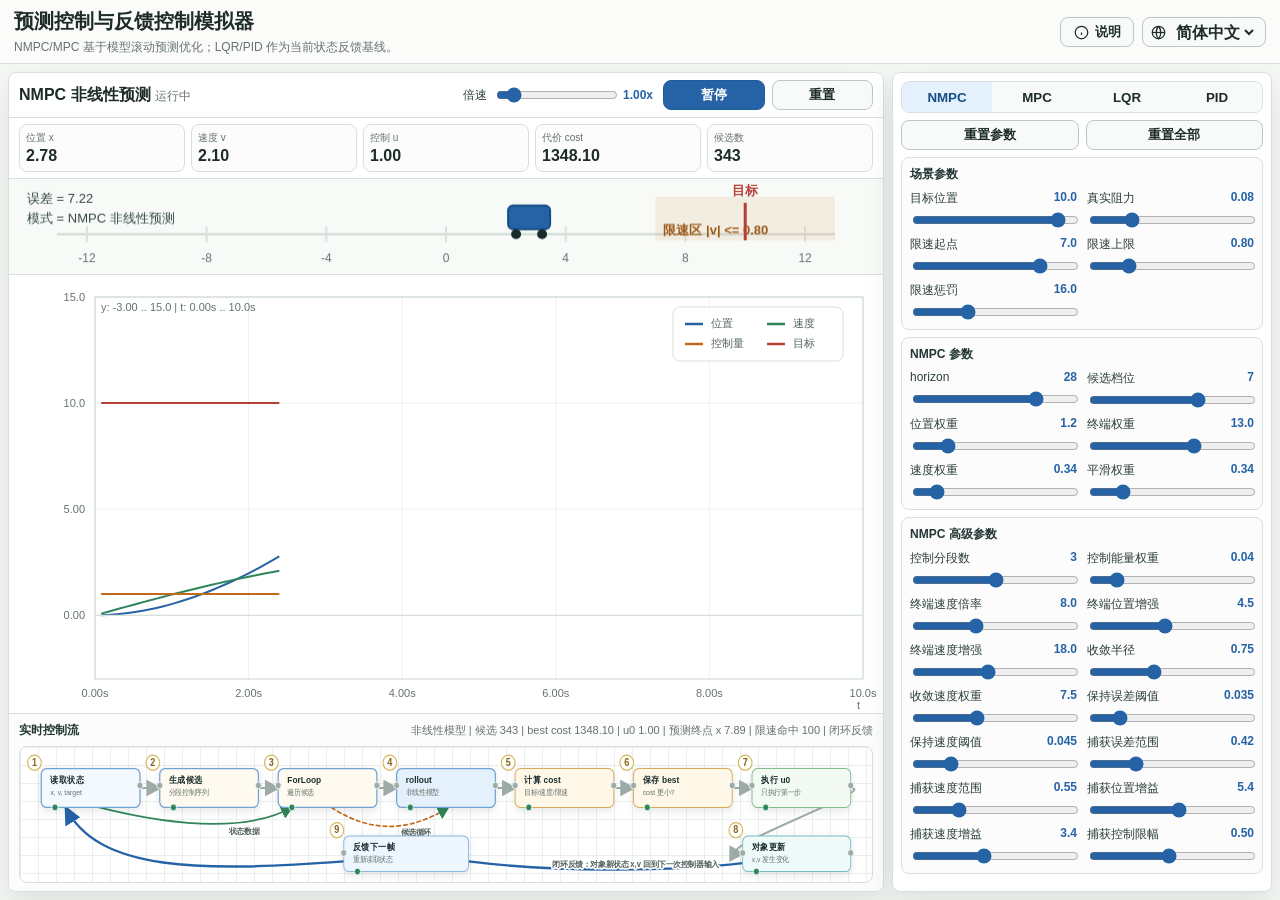
==== web/index.html @ b66d036f "chore(web): 整理网页结构和启动入口 - 拆分网页资源到 web 目录 - 增加跨平台启动脚本 - 更新 README" ====
<!doctype html>
<html lang="zh-CN">
<head>
  <meta charset="utf-8">
  <meta name="viewport" content="width=device-width, initial-scale=1">
  <title>预测控制与反馈控制模拟器</title>
  <link rel="stylesheet" href="style.css">
</head>
<body>
  <div class="app">
    <header>
      <div class="header-top">
        <div>
          <h1 data-i18n="appTitle">预测控制与反馈控制模拟器</h1>
          <div class="subtitle" data-i18n="appSubtitle">NMPC/MPC 基于模型滚动预测优化；LQR/PID 作为当前状态反馈基线。</div>
        </div>
        <div class="header-actions">
          <button id="infoBtn" class="tool-button" type="button" aria-haspopup="dialog">
            <svg viewBox="0 0 24 24" fill="none" stroke="currentColor" aria-hidden="true">
              <circle cx="12" cy="12" r="10"></circle>
              <path d="M12 16v-4"></path>
              <path d="M12 8h.01"></path>
            </svg>
            <span data-i18n="infoButton">说明</span>
          </button>
          <label class="language-control" aria-label="Language">
            <svg viewBox="0 0 24 24" fill="none" stroke="currentColor" aria-hidden="true">
              <circle cx="12" cy="12" r="10"></circle>
              <path d="M2 12h20"></path>
              <path d="M12 2a15.3 15.3 0 0 1 0 20"></path>
              <path d="M12 2a15.3 15.3 0 0 0 0 20"></path>
            </svg>
            <select id="languageSelect">
              <option value="zh-CN">简体中文</option>
              <option value="en">English</option>
              <option value="zh-TW">繁體中文</option>
              <option value="ja">日本語</option>
              <option value="ru">Русский</option>
            </select>
          </label>
        </div>
      </div>
    </header>

    <main>
      <section class="stage">
        <div class="toolbar">
          <div>
            <strong id="modeTitle">NMPC</strong>
            <span class="subtitle" id="statusText"> 运行中</span>
          </div>
          <div class="toolbar-actions">
            <label class="speed-control">
              <span data-i18n="speed">倍速</span>
              <input id="speed" type="range" min="0.25" max="8" step="0.25" value="1">
              <span class="value" id="speedLabel">1.0x</span>
            </label>
            <div class="buttons">
              <button id="pauseBtn" class="primary" data-i18n="pause">暂停</button>
              <button id="resetBtn" data-i18n="reset">重置</button>
            </div>
          </div>
        </div>

        <div class="metrics">
          <div class="metric"><label data-i18n="metricX">位置 x</label><strong id="xValue">0.00</strong></div>
          <div class="metric"><label data-i18n="metricV">速度 v</label><strong id="vValue">0.00</strong></div>
          <div class="metric"><label data-i18n="metricU">控制 u</label><strong id="uValue">0.00</strong></div>
          <div class="metric"><label data-i18n="metricCost">代价 cost</label><strong id="costValue">0.00</strong></div>
          <div class="metric"><label data-i18n="metricCandidates">候选数</label><strong id="candValue">0</strong></div>
        </div>

        <div class="canvas-wrap">
          <canvas id="world"></canvas>
          <canvas id="chart"></canvas>
          <div class="flow-panel">
            <div class="flow-head">
              <span data-i18n="flowTitle">实时控制流</span>
              <span id="flowDetail" class="flow-detail" data-i18n="waiting">等待数据</span>
            </div>
            <div id="flowNodes" class="flow-nodes"></div>
          </div>
        </div>
      </section>

      <aside class="controls">
        <div class="mode">
          <button id="nmpcMode" class="active">NMPC</button>
          <button id="mpcMode">MPC</button>
          <button id="lqrMode">LQR</button>
          <button id="pidMode">PID</button>
        </div>

        <div class="buttons">
          <button id="resetParamsBtn" data-i18n="resetParams">重置参数</button>
          <button id="resetAllBtn" data-i18n="resetAll">重置全部</button>
        </div>

        <div class="control-group">
          <div class="group-title" data-i18n="sceneParams">场景参数</div>
          <div class="compact-grid">
            <div class="control-row">
              <label><span data-i18n="targetPosition">目标位置</span> <span class="value" id="targetLabel">10.0</span></label>
              <input id="target" type="range" min="-12" max="12" step="0.1" value="10">
            </div>
            <div class="control-row">
              <label><span data-i18n="drag">真实阻力</span> <span class="value" id="dragLabel">0.08</span></label>
              <input id="drag" type="range" min="0" max="0.35" step="0.01" value="0.08">
            </div>
            <div class="control-row">
              <label><span data-i18n="slowStart">限速起点</span> <span class="value" id="slowStartLabel">7.0</span></label>
              <input id="slowStart" type="range" min="-12" max="12" step="0.1" value="7">
            </div>
            <div class="control-row">
              <label><span data-i18n="slowSpeed">限速上限</span> <span class="value" id="slowSpeedLabel">0.80</span></label>
              <input id="slowSpeed" type="range" min="0.2" max="3" step="0.05" value="0.8">
            </div>
            <div class="control-row">
              <label><span data-i18n="slowWeight">限速惩罚</span> <span class="value" id="slowWeightLabel">16.0</span></label>
              <input id="slowWeight" type="range" min="0" max="50" step="1" value="16">
            </div>
          </div>
        </div>

        <div id="predictiveControls" class="control-group">
          <div id="predictiveTitle" class="group-title">NMPC 参数</div>
          <div class="compact-grid">
            <div class="control-row">
              <label>horizon <span class="value" id="horizonLabel">28</span></label>
              <input id="horizon" type="range" min="5" max="35" step="1" value="28">
            </div>
            <div class="control-row">
              <label><span data-i18n="levels">候选档位</span> <span class="value" id="levelsLabel">7</span></label>
              <input id="levels" type="range" min="3" max="9" step="2" value="7">
            </div>
            <div class="control-row">
              <label><span data-i18n="posWeight">位置权重</span> <span class="value" id="posWeightLabel">1.2</span></label>
              <input id="posWeight" type="range" min="0.1" max="6" step="0.1" value="1.2">
            </div>
            <div class="control-row">
              <label><span data-i18n="terminalWeight">终端权重</span> <span class="value" id="terminalWeightLabel">13.0</span></label>
              <input id="terminalWeight" type="range" min="0.5" max="20" step="0.5" value="13">
            </div>
            <div class="control-row">
              <label><span data-i18n="velocityWeight">速度权重</span> <span class="value" id="velocityWeightLabel">0.34</span></label>
              <input id="velocityWeight" type="range" min="0" max="3" step="0.01" value="0.34">
            </div>
            <div class="control-row">
              <label><span data-i18n="smoothWeight">平滑权重</span> <span class="value" id="smoothWeightLabel">0.34</span></label>
              <input id="smoothWeight" type="range" min="0" max="2" step="0.01" value="0.34">
            </div>
          </div>
        </div>

        <div id="advancedPredictiveControls" class="control-group">
          <div id="advancedPredictiveTitle" class="group-title">NMPC 高级参数</div>
          <div class="compact-grid">
            <div class="control-row">
              <label><span data-i18n="controlBlocks">控制分段数</span> <span class="value" id="controlBlocksLabel">3</span></label>
              <input id="controlBlocks" type="range" min="2" max="4" step="1" value="3">
            </div>
            <div class="control-row">
              <label><span data-i18n="controlEffortWeight">控制能量权重</span> <span class="value" id="controlEffortWeightLabel">0.04</span></label>
              <input id="controlEffortWeight" type="range" min="0" max="0.3" step="0.01" value="0.04">
            </div>
            <div class="control-row">
              <label><span data-i18n="terminalVelocityMultiplier">终端速度倍率</span> <span class="value" id="terminalVelocityMultiplierLabel">8.0</span></label>
              <input id="terminalVelocityMultiplier" type="range" min="1" max="20" step="0.5" value="8">
            </div>
            <div class="control-row">
              <label><span data-i18n="terminalPositionBoost">终端位置增强</span> <span class="value" id="terminalPositionBoostLabel">4.5</span></label>
              <input id="terminalPositionBoost" type="range" min="0" max="10" step="0.1" value="4.5">
            </div>
            <div class="control-row">
              <label><span data-i18n="terminalVelocityBoost">终端速度增强</span> <span class="value" id="terminalVelocityBoostLabel">18.0</span></label>
              <input id="terminalVelocityBoost" type="range" min="0" max="40" step="1" value="18">
            </div>
            <div class="control-row">
              <label><span data-i18n="settleRadius">收敛半径</span> <span class="value" id="settleRadiusLabel">0.75</span></label>
              <input id="settleRadius" type="range" min="0" max="2" step="0.05" value="0.75">
            </div>
            <div class="control-row">
              <label><span data-i18n="settleWeight">收敛速度权重</span> <span class="value" id="settleWeightLabel">7.5</span></label>
              <input id="settleWeight" type="range" min="0" max="20" step="0.5" value="7.5">
            </div>
            <div class="control-row">
              <label><span data-i18n="holdError">保持误差阈值</span> <span class="value" id="holdErrorLabel">0.035</span></label>
              <input id="holdError" type="range" min="0.005" max="0.2" step="0.005" value="0.035">
            </div>
            <div class="control-row">
              <label><span data-i18n="holdSpeed">保持速度阈值</span> <span class="value" id="holdSpeedLabel">0.045</span></label>
              <input id="holdSpeed" type="range" min="0.005" max="0.2" step="0.005" value="0.045">
            </div>
            <div class="control-row">
              <label><span data-i18n="captureError">捕获误差范围</span> <span class="value" id="captureErrorLabel">0.42</span></label>
              <input id="captureError" type="range" min="0.05" max="1.5" step="0.01" value="0.42">
            </div>
            <div class="control-row">
              <label><span data-i18n="captureSpeed">捕获速度范围</span> <span class="value" id="captureSpeedLabel">0.55</span></label>
              <input id="captureSpeed" type="range" min="0.05" max="2" step="0.01" value="0.55">
            </div>
            <div class="control-row">
              <label><span data-i18n="captureKx">捕获位置增益</span> <span class="value" id="captureKxLabel">5.4</span></label>
              <input id="captureKx" type="range" min="0" max="10" step="0.1" value="5.4">
            </div>
            <div class="control-row">
              <label><span data-i18n="captureKv">捕获速度增益</span> <span class="value" id="captureKvLabel">3.4</span></label>
              <input id="captureKv" type="range" min="0" max="8" step="0.1" value="3.4">
            </div>
            <div class="control-row">
              <label><span data-i18n="captureLimit">捕获控制限幅</span> <span class="value" id="captureLimitLabel">0.50</span></label>
              <input id="captureLimit" type="range" min="0.05" max="1" step="0.05" value="0.5">
            </div>
          </div>
        </div>

        <div id="pidControls" class="control-group hidden">
          <div class="group-title" data-i18n="pidParams">PID 反馈控制参数</div>
          <div class="control-row">
            <label><span data-i18n="kp">比例增益 Kp</span> <span class="value" id="kpLabel">0.34</span></label>
            <input id="kp" type="range" min="0" max="1.5" step="0.01" value="0.34">
          </div>
          <div class="control-row">
            <label><span data-i18n="ki">积分增益 Ki</span> <span class="value" id="kiLabel">0.04</span></label>
            <input id="ki" type="range" min="0" max="0.5" step="0.01" value="0.04">
          </div>
          <div class="control-row">
            <label><span data-i18n="kd">微分增益 Kd</span> <span class="value" id="kdLabel">0.62</span></label>
            <input id="kd" type="range" min="0" max="2.5" step="0.01" value="0.62">
          </div>
          <div class="control-row">
            <label><span data-i18n="integralLimit">积分限幅</span> <span class="value" id="integralLimitLabel">6.0</span></label>
            <input id="integralLimit" type="range" min="0.5" max="20" step="0.5" value="6">
          </div>
        </div>

        <div id="lqrControls" class="control-group hidden">
          <div class="group-title" data-i18n="lqrParams">LQR 状态反馈参数</div>
          <div class="control-row">
            <label><span data-i18n="lqrKx">位置反馈 Kx</span> <span class="value" id="lqrKxLabel">0.32</span></label>
            <input id="lqrKx" type="range" min="0" max="1.5" step="0.01" value="0.32">
          </div>
          <div class="control-row">
            <label><span data-i18n="lqrKv">速度反馈 Kv</span> <span class="value" id="lqrKvLabel">0.86</span></label>
            <input id="lqrKv" type="range" min="0" max="3" step="0.01" value="0.86">
          </div>
        </div>
      </aside>
    </main>

    <div id="infoModal" class="info-modal" hidden role="dialog" aria-modal="true" aria-labelledby="infoTitle">
      <div class="info-card">
        <header>
          <h2 id="infoTitle" data-i18n="infoTitle">控制器说明</h2>
          <button id="infoCloseBtn" class="info-close" type="button" aria-label="Close">×</button>
        </header>
        <div class="info-body">
          <p data-i18n="infoNmpc">NMPC：用非线性模型预测未来。</p>
          <p data-i18n="infoMpc">MPC：用线性模型预测未来。</p>
          <p data-i18n="infoFeedback">LQR/PID：不预测未来，只根据当前状态反馈。</p>
          <p data-i18n="infoSlow">橙色区域：速度约束区，预测控制会提前考虑。</p>
        </div>
      </div>
    </div>
  </div>

  <script src="simulator.js"></script>
</body>
</html>
---- web/style.css ----
:root {
  color-scheme: light;
  --bg: #f5f7f4;
  --panel: #ffffff;
  --line: #d7e0dc;
  --text: #1d2b29;
  --muted: #66736f;
  --blue: #2563a6;
  --green: #2f855a;
  --orange: #c26a1b;
  --red: #b43f35;
  --track: #e7ece8;
  --shadow: 0 12px 28px rgba(29, 43, 41, 0.10);
  font-family: Arial, "Noto Sans", "Microsoft YaHei", sans-serif;
}

* { box-sizing: border-box; }

html, body {
  height: 100%;
  overflow: hidden;
}

body {
  margin: 0;
  background: var(--bg);
  color: var(--text);
}

.app {
  height: 100vh;
  display: grid;
  grid-template-rows: auto 1fr;
  overflow: hidden;
}

header {
  padding: 8px 14px 7px;
  border-bottom: 1px solid var(--line);
  background: #fbfcfa;
}

.header-top {
  display: flex;
  align-items: center;
  justify-content: space-between;
  gap: 14px;
}

.header-actions {
  display: flex;
  align-items: center;
  gap: 8px;
  flex: 0 0 auto;
}

.header-top > div:first-child {
  min-width: 0;
}

header .subtitle {
  white-space: nowrap;
  overflow: hidden;
  text-overflow: ellipsis;
}

h1 {
  margin: 0;
  font-size: 20px;
  letter-spacing: 0;
}

.subtitle {
  margin-top: 4px;
  color: var(--muted);
  font-size: 12px;
}

main {
  display: grid;
  grid-template-columns: minmax(620px, 1fr) 380px;
  gap: 8px;
  padding: 8px;
  height: 100%;
  min-height: 0;
  overflow: hidden;
}

.stage, .controls {
  background: var(--panel);
  border: 1px solid var(--line);
  border-radius: 8px;
  box-shadow: var(--shadow);
}

.stage {
  display: grid;
  grid-template-rows: auto auto 1fr;
  min-height: 0;
  overflow: hidden;
}

.toolbar {
  display: flex;
  align-items: center;
  justify-content: space-between;
  gap: 12px;
  padding: 7px 10px;
  border-bottom: 1px solid var(--line);
}

.toolbar-actions {
  display: grid;
  grid-template-columns: 190px 210px;
  align-items: center;
  gap: 10px;
}

.speed-control {
  display: grid;
  grid-template-columns: auto 1fr auto;
  align-items: center;
  gap: 7px;
  color: #2d3e3b;
  font-size: 12px;
  white-space: nowrap;
}

.speed-control input {
  min-width: 90px;
}

.metrics {
  display: grid;
  grid-template-columns: repeat(5, minmax(0, 1fr));
  gap: 6px;
  padding: 6px 10px;
  border-bottom: 1px solid var(--line);
}

.metric {
  min-height: 44px;
  padding: 6px;
  border: 1px solid var(--line);
  border-radius: 8px;
  background: #fbfcfb;
}

.metric label {
  display: block;
  color: var(--muted);
  font-size: 10px;
  margin-bottom: 2px;
}

.metric strong {
  font-size: 16px;
  font-variant-numeric: tabular-nums;
}

.canvas-wrap {
  display: grid;
  grid-template-rows: 96px minmax(0, 1fr) 178px;
  min-height: 0;
}

#world {
  width: 100%;
  height: 96px;
  display: block;
  background: #f8faf8;
  border-bottom: 1px solid var(--line);
}

#chart {
  width: 100%;
  height: 100%;
  min-height: 0;
  display: block;
  background: #ffffff;
}

.flow-panel {
  border-top: 1px solid var(--line);
  background: #fbfcfb;
  padding: 8px 10px;
  display: grid;
  grid-template-rows: auto 1fr;
  gap: 7px;
  min-height: 0;
}

.flow-head {
  display: flex;
  align-items: center;
  justify-content: space-between;
  gap: 10px;
  color: #203633;
  font-size: 12px;
  font-weight: 700;
}

.flow-detail {
  color: var(--muted);
  font-size: 11px;
  font-weight: 400;
  white-space: nowrap;
  overflow: hidden;
  text-overflow: ellipsis;
}

.flow-nodes {
  min-height: 0;
  overflow: hidden;
  display: flex;
  align-items: center;
  justify-content: center;
  border: 1px solid var(--line);
  border-radius: 8px;
  background:
    linear-gradient(rgba(207, 218, 213, 0.42) 1px, transparent 1px),
    linear-gradient(90deg, rgba(207, 218, 213, 0.42) 1px, transparent 1px),
    #ffffff;
  background-size: 18px 18px;
}

.flow-svg {
  width: 100%;
  height: 100%;
  min-height: 118px;
  display: block;
  font-family: Arial, "Noto Sans", "Microsoft YaHei", sans-serif;
}

.flow-link {
  fill: none;
  stroke-linecap: round;
  stroke-linejoin: round;
}

.flow-link.exec {
  stroke: #9eaca7;
  stroke-width: 2.5;
}

.flow-link.data {
  stroke: var(--green);
  stroke-width: 2;
}

.flow-link.feedback {
  stroke: var(--blue);
  stroke-width: 2.8;
}

.flow-link.loop {
  stroke: var(--orange);
  stroke-width: 2;
  stroke-dasharray: 5 4;
}

.flow-label {
  fill: #53625e;
  font-size: 10px;
  font-weight: 700;
  paint-order: stroke;
  stroke: #ffffff;
  stroke-width: 4px;
  stroke-linejoin: round;
}

.flow-node-box {
  fill: #fbfcfb;
  stroke: #b9c8c2;
  stroke-width: 1.2;
  filter: drop-shadow(0 3px 5px rgba(29, 43, 41, 0.12));
}

.flow-node-box.input { stroke: #8bb7df; fill: #f4f9ff; }
.flow-node-box.loop { stroke: #d4aa57; fill: #fffaf0; }
.flow-node-box.decision { stroke: #d4aa57; fill: #fff8e8; }
.flow-node-box.output { stroke: #82bd91; fill: #f2faf3; }
.flow-node-box.limit { stroke: #d89083; fill: #fff4f1; }
.flow-node-box.plant { stroke: #7abec0; fill: #effafa; }
.flow-node-box.feedback { stroke: #8bb7df; fill: #eef6ff; }

.flow-node-box.active {
  stroke: var(--blue);
  stroke-width: 2;
  fill: #e4f0fb;
}

.flow-node-box.visited {
  stroke: #6fa3d2;
  stroke-width: 1.6;
}

.flow-title {
  fill: #1d302e;
  font-size: 11px;
  font-weight: 700;
}

.flow-text {
  fill: var(--muted);
  font-size: 9px;
}

.flow-pin {
  fill: var(--green);
  stroke: #ffffff;
  stroke-width: 1;
}

.flow-pin.exec {
  fill: #9eaca7;
}

.flow-badge {
  fill: #ffffff;
  stroke: #d8b85b;
  stroke-width: 1.5;
}

.flow-badge-text {
  fill: #8a6415;
  font-size: 12px;
  font-weight: 700;
  text-anchor: middle;
  dominant-baseline: middle;
}

.flow-node {
  display: none;
}

/*
  Kept only so older cached markup degrades harmlessly if the browser has
  not reloaded the script yet.
*/
.flow-node.legacy {
  min-height: 0;
  border: 1px solid #cfdad5;
  border-radius: 8px;
  background: #fff;
  padding: 6px 6px;
  min-width: 0;
  position: relative;
}

.flow-node::after {
  content: "";
  position: absolute;
  top: 50%;
  right: -7px;
  width: 7px;
  border-top: 2px solid #b8c8c2;
}

.flow-node:last-child::after {
  content: "↺";
  display: block;
  top: auto;
  right: 7px;
  bottom: -17px;
  width: auto;
  border-top: 0;
  color: var(--blue);
  font-size: 18px;
  font-weight: 700;
}

.flow-node.active {
  border-color: var(--blue);
  background: #eaf4ff;
  box-shadow: inset 0 0 0 1px rgba(37, 99, 166, 0.18);
}

.flow-node.input { border-color: #8bb7df; }
.flow-node.loop { border-color: #d4aa57; }
.flow-node.decision { border-color: #d4aa57; background: #fffaf0; }
.flow-node.output { border-color: #82bd91; background: #f2faf3; }
.flow-node.limit { border-color: #d89083; background: #fff4f1; }
.flow-node.plant { border-color: #7abec0; background: #effafa; }
.flow-node.feedback { border-color: #8bb7df; background: #eef6ff; }

.flow-node-title {
  font-size: 11px;
  font-weight: 700;
  color: #1d302e;
  white-space: nowrap;
  overflow: hidden;
  text-overflow: ellipsis;
}

.flow-node-text {
  margin-top: 3px;
  font-size: 9px;
  color: var(--muted);
  white-space: nowrap;
  overflow: hidden;
  text-overflow: ellipsis;
}

.controls {
  padding: 8px;
  align-self: stretch;
  display: grid;
  gap: 7px;
  align-content: start;
  overflow-y: auto;
  overflow-x: hidden;
  min-height: 0;
}

.control-row {
  display: grid;
  gap: 4px;
}

.control-group {
  display: grid;
  gap: 7px;
  padding: 8px;
  border: 1px solid var(--line);
  border-radius: 8px;
  background: #fbfcfb;
}

.group-title {
  font-size: 12px;
  font-weight: 700;
  color: #213634;
}

.hidden {
  display: none !important;
}

.control-row label {
  display: flex;
  justify-content: space-between;
  gap: 10px;
  font-size: 12px;
  color: #2d3e3b;
}

.value {
  color: var(--blue);
  font-variant-numeric: tabular-nums;
  font-weight: 700;
}

input[type="range"] {
  width: 100%;
  accent-color: var(--blue);
  height: 14px;
}

.buttons {
  display: grid;
  grid-template-columns: 1fr 1fr;
  gap: 7px;
}

button {
  height: 30px;
  border: 1px solid #b9c8c2;
  border-radius: 8px;
  background: #f7faf8;
  color: var(--text);
  font-weight: 700;
  cursor: pointer;
}

button.primary {
  border-color: #1f5d99;
  background: var(--blue);
  color: white;
}

.tool-button {
  min-width: 74px;
  height: 30px;
  display: inline-flex;
  align-items: center;
  justify-content: center;
  gap: 6px;
  padding: 0 10px;
  white-space: nowrap;
}

.tool-button svg,
.language-control svg {
  width: 15px;
  height: 15px;
  stroke-width: 2;
  flex: 0 0 auto;
}

.language-control {
  height: 30px;
  display: inline-flex;
  align-items: center;
  gap: 6px;
  padding: 0 8px;
  border: 1px solid #b9c8c2;
  border-radius: 8px;
  background: #f7faf8;
  color: var(--text);
}

.language-control select {
  border: 0;
  outline: 0;
  background: transparent;
  color: var(--text);
  font: inherit;
  font-weight: 700;
  cursor: pointer;
}

.mode {
  display: grid;
  grid-template-columns: 1fr 1fr 1fr 1fr;
  border: 1px solid var(--line);
  border-radius: 8px;
  overflow: hidden;
}

.mode button {
  border: 0;
  border-radius: 0;
  height: 30px;
  background: #f7faf8;
}

.mode button.active {
  background: #e4f0fb;
  color: #174e84;
}

.compact-grid {
  display: grid;
  grid-template-columns: 1fr 1fr;
  gap: 7px 10px;
}

.info-modal[hidden] {
  display: none;
}

.info-modal {
  position: fixed;
  inset: 0;
  z-index: 20;
  display: grid;
  place-items: center;
  padding: 20px;
  background: rgba(29, 43, 41, 0.28);
}

.info-card {
  width: min(480px, 100%);
  border: 1px solid var(--line);
  border-radius: 8px;
  background: #ffffff;
  box-shadow: 0 18px 40px rgba(29, 43, 41, 0.18);
  overflow: hidden;
}

.info-card header {
  padding: 12px 14px;
  display: flex;
  align-items: center;
  justify-content: space-between;
  gap: 12px;
  border-bottom: 1px solid var(--line);
  background: #fbfcfb;
}

.info-card h2 {
  margin: 0;
  font-size: 16px;
  letter-spacing: 0;
}

.info-close {
  width: 30px;
  min-width: 30px;
  padding: 0;
  font-size: 18px;
  line-height: 1;
}

.info-body {
  padding: 12px 14px 14px;
  display: grid;
  gap: 8px;
  color: #2d3e3b;
  font-size: 13px;
  line-height: 1.45;
}

.info-body p {
  margin: 0;
}

@media (max-width: 1080px) {
  main {
    grid-template-columns: 1fr;
    height: auto;
    overflow: visible;
  }

  .metrics {
    grid-template-columns: repeat(2, minmax(0, 1fr));
  }
}
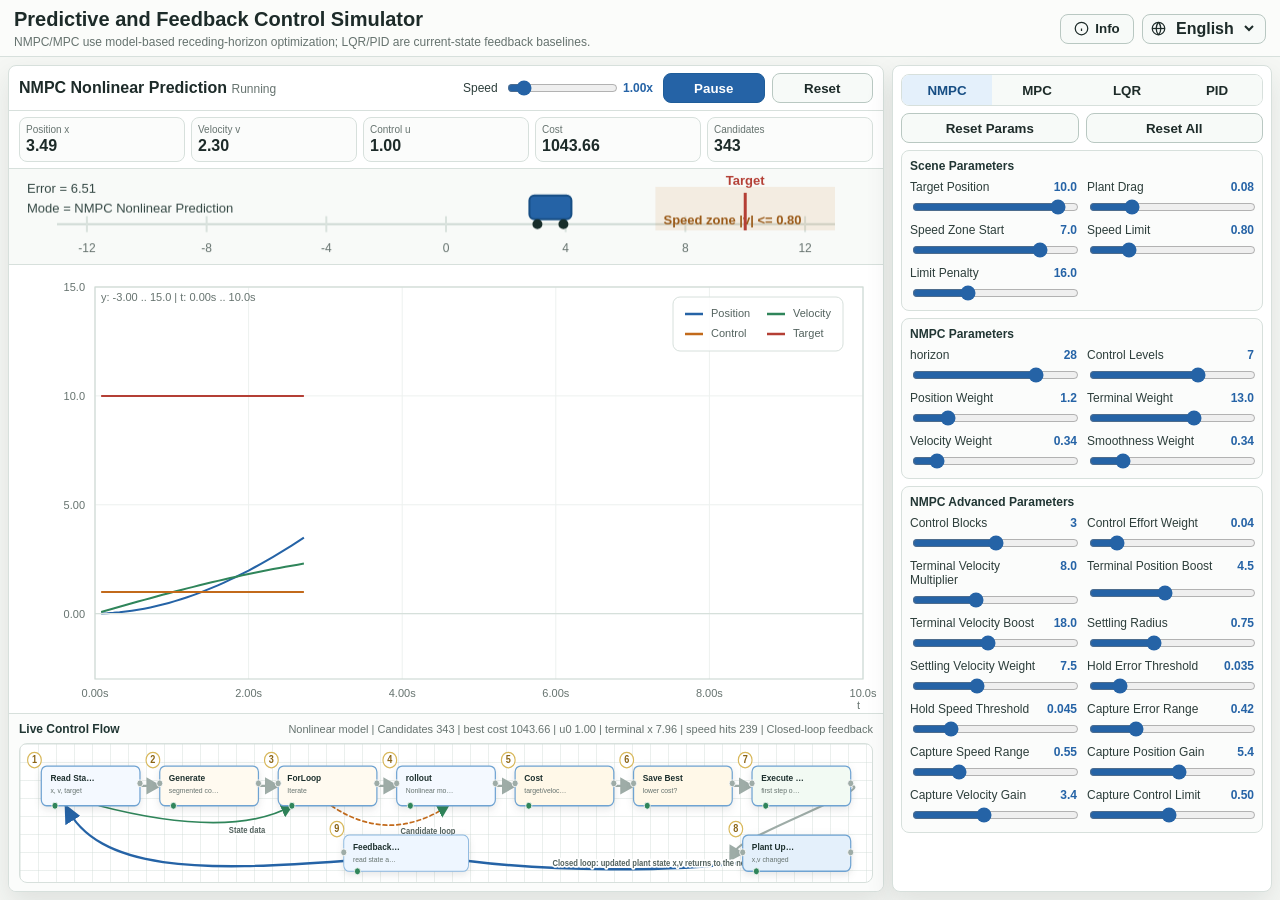
==== commit 6acecb83: "docs(readme): 增加双语文档 - 默认英文 - 补充中文" ====
--- a/web/index.html
+++ b/web/index.html
@@ -1,5 +1,5 @@
 <!doctype html>
-<html lang="zh-CN">
+<html lang="en">
 <head>
   <meta charset="utf-8">
   <meta name="viewport" content="width=device-width, initial-scale=1">
